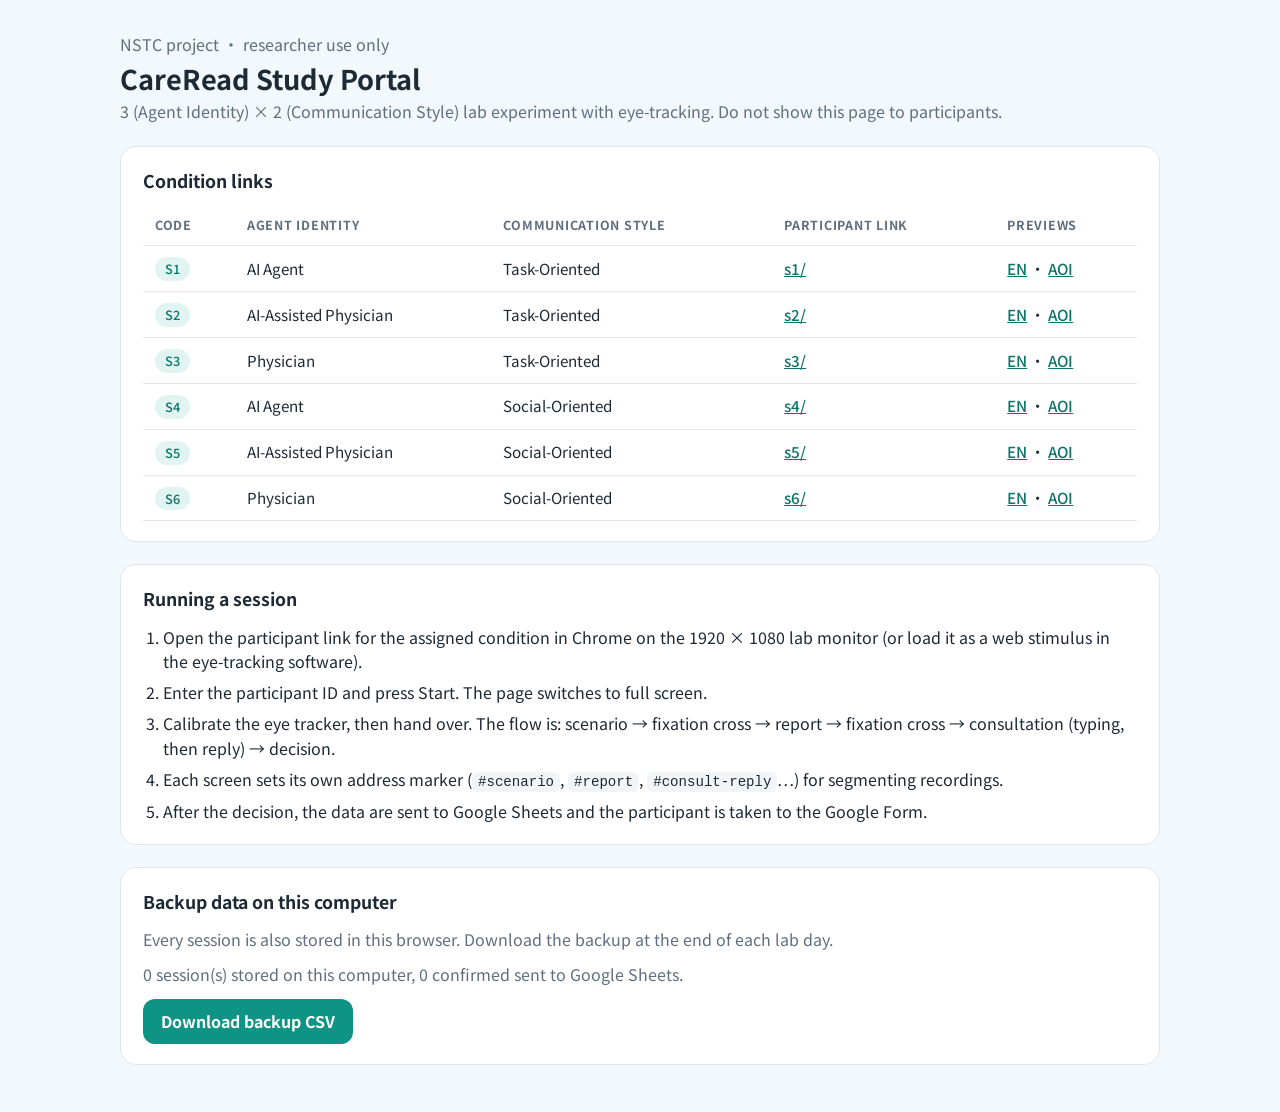
==== index.html @ 4ee14de8 "Add CareRead study website (6 conditions, zh/en) Co-Authored-By: Claude Opus 5.5 <noreply@anthropic." ====
<!doctype html>
<html lang="en">
<head>
<meta charset="utf-8">
<meta name="viewport" content="width=device-width, initial-scale=1">
<meta name="robots" content="noindex">
<title>CareRead Study Portal</title>
<link rel="stylesheet" href="https://fonts.googleapis.com/css2?family=Noto+Sans+TC:wght@400;500;700&display=swap">
<style>
:root{--bg:#f2f8fb;--card:#fff;--ink:#1d2a36;--muted:#5f6f7f;--line:#dde7ee;--brand:#0e9384;--brand-soft:#e2f4f1;--sky:#3b8fd9;color-scheme:light}
*{box-sizing:border-box}
body{margin:0;background:var(--bg);color:var(--ink);font-family:"Noto Sans TC","Segoe UI",system-ui,sans-serif;line-height:1.55;
  padding-left:max(16px,env(safe-area-inset-left,0px));padding-right:max(16px,env(safe-area-inset-right,0px));padding-block:32px 48px}
main{max-width:1040px;margin:0 auto;display:grid;gap:22px}
h1{margin:0;font-size:1.7rem}
h2{margin:0 0 12px;font-size:1.1rem}
p{margin:0}
.muted{color:var(--muted)}
.card{background:var(--card);border:1px solid var(--line);border-radius:16px;padding:20px 22px}
.wrap{overflow-x:auto}
table{width:100%;border-collapse:collapse;font-size:.95rem;min-width:640px}
th,td{text-align:left;padding:10px 12px;border-bottom:1px solid var(--line)}
th{font-size:.78rem;text-transform:uppercase;letter-spacing:.06em;color:var(--muted)}
code{font-family:ui-monospace,Menlo,monospace;font-size:.88rem;background:#f1f5f8;padding:2px 6px;border-radius:6px}
a{color:#0b7569;font-weight:500}
.tag{display:inline-block;font-size:.8rem;padding:2px 10px;border-radius:999px;background:var(--brand-soft);color:#0b7569;font-weight:500}
ol{margin:0;padding-left:20px;display:grid;gap:6px}
button{font:inherit;font-weight:700;border:0;border-radius:12px;padding:10px 18px;background:var(--brand);color:#fff;cursor:pointer}
button:focus-visible,a:focus-visible{outline:3px solid rgba(59,143,217,.5);outline-offset:2px}
#backup-info{margin-top:10px}
</style>
</head>
<body>
<main>
  <header>
    <p class="muted">NSTC project · researcher use only</p>
    <h1>CareRead Study Portal</h1>
    <p class="muted">3 (Agent Identity) × 2 (Communication Style) lab experiment with eye-tracking. Do not show this page to participants.</p>
  </header>

  <section class="card">
    <h2>Condition links</h2>
    <div class="wrap">
    <table>
      <thead><tr><th>Code</th><th>Agent Identity</th><th>Communication Style</th><th>Participant link</th><th>Previews</th></tr></thead>
      <tbody>
        <tr><td><span class="tag">S1</span></td><td>AI Agent</td><td>Task-Oriented</td><td><a href="s1/">s1/</a></td><td><a href="s1/?lang=en">EN</a> · <a href="s1/?aoi=1">AOI</a></td></tr>
        <tr><td><span class="tag">S2</span></td><td>AI-Assisted Physician</td><td>Task-Oriented</td><td><a href="s2/">s2/</a></td><td><a href="s2/?lang=en">EN</a> · <a href="s2/?aoi=1">AOI</a></td></tr>
        <tr><td><span class="tag">S3</span></td><td>Physician</td><td>Task-Oriented</td><td><a href="s3/">s3/</a></td><td><a href="s3/?lang=en">EN</a> · <a href="s3/?aoi=1">AOI</a></td></tr>
        <tr><td><span class="tag">S4</span></td><td>AI Agent</td><td>Social-Oriented</td><td><a href="s4/">s4/</a></td><td><a href="s4/?lang=en">EN</a> · <a href="s4/?aoi=1">AOI</a></td></tr>
        <tr><td><span class="tag">S5</span></td><td>AI-Assisted Physician</td><td>Social-Oriented</td><td><a href="s5/">s5/</a></td><td><a href="s5/?lang=en">EN</a> · <a href="s5/?aoi=1">AOI</a></td></tr>
        <tr><td><span class="tag">S6</span></td><td>Physician</td><td>Social-Oriented</td><td><a href="s6/">s6/</a></td><td><a href="s6/?lang=en">EN</a> · <a href="s6/?aoi=1">AOI</a></td></tr>
      </tbody>
    </table>
    </div>
  </section>

  <section class="card">
    <h2>Running a session</h2>
    <ol>
      <li>Open the participant link for the assigned condition in Chrome on the 1920 × 1080 lab monitor (or load it as a web stimulus in the eye-tracking software).</li>
      <li>Enter the participant ID and press Start. The page switches to full screen.</li>
      <li>Calibrate the eye tracker, then hand over. The flow is: scenario → fixation cross → report → fixation cross → consultation (typing, then reply) → decision.</li>
      <li>Each screen sets its own address marker (<code>#scenario</code>, <code>#report</code>, <code>#consult-reply</code>…) for segmenting recordings.</li>
      <li>After the decision, the data are sent to Google Sheets and the participant is taken to the Google Form.</li>
    </ol>
  </section>

  <section class="card">
    <h2>Backup data on this computer</h2>
    <p class="muted">Every session is also stored in this browser. Download the backup at the end of each lab day.</p>
    <div id="backup-info" class="muted"></div>
    <p style="margin-top:12px"><button id="dl">Download backup CSV</button></p>
  </section>
</main>
<script>
(function(){
  var rows = [];
  try { rows = JSON.parse(localStorage.getItem("careread_records") || "[]"); } catch (e) { rows = []; }
  var sent = rows.filter(function(r){ return r.uploadStatus === "sent"; }).length;
  document.getElementById("backup-info").textContent = rows.length + " session(s) stored on this computer, " + sent + " confirmed sent to Google Sheets.";
  document.getElementById("dl").onclick = function(){
    if (!rows.length) { document.getElementById("backup-info").textContent = "No sessions stored on this computer yet."; return; }
    var keys = Object.keys(rows[0]);
    var esc = function(v){ v = v == null ? "" : String(v); return '"' + v.replace(/"/g, '""') + '"'; };
    var csv = [keys.join(",")].concat(rows.map(function(r){ return keys.map(function(k){ return esc(r[k]); }).join(","); })).join("\n");
    var a = document.createElement("a");
    a.href = URL.createObjectURL(new Blob(["﻿" + csv], {type: "text/csv"}));
    a.download = "careread_backup_" + new Date().toISOString().slice(0,10) + ".csv";
    a.click();
  };
})();
</script>
</body>
</html>
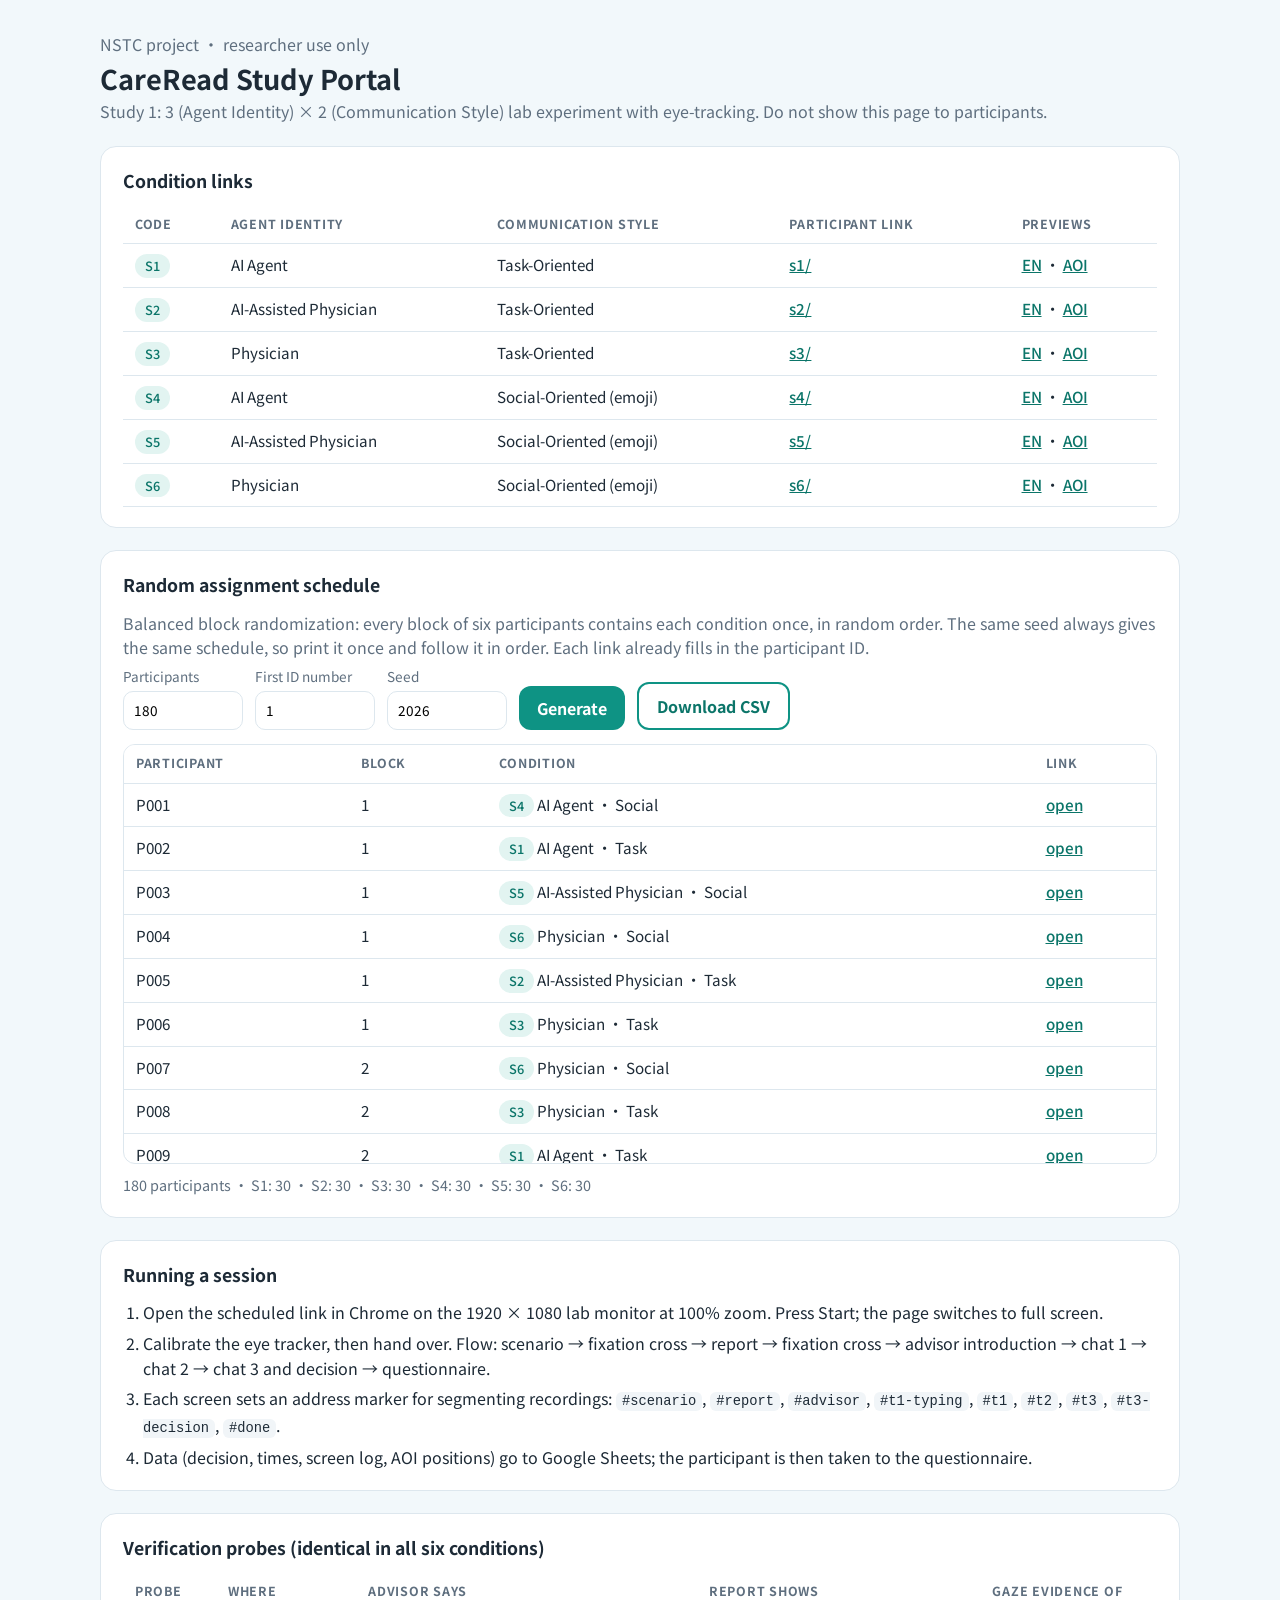
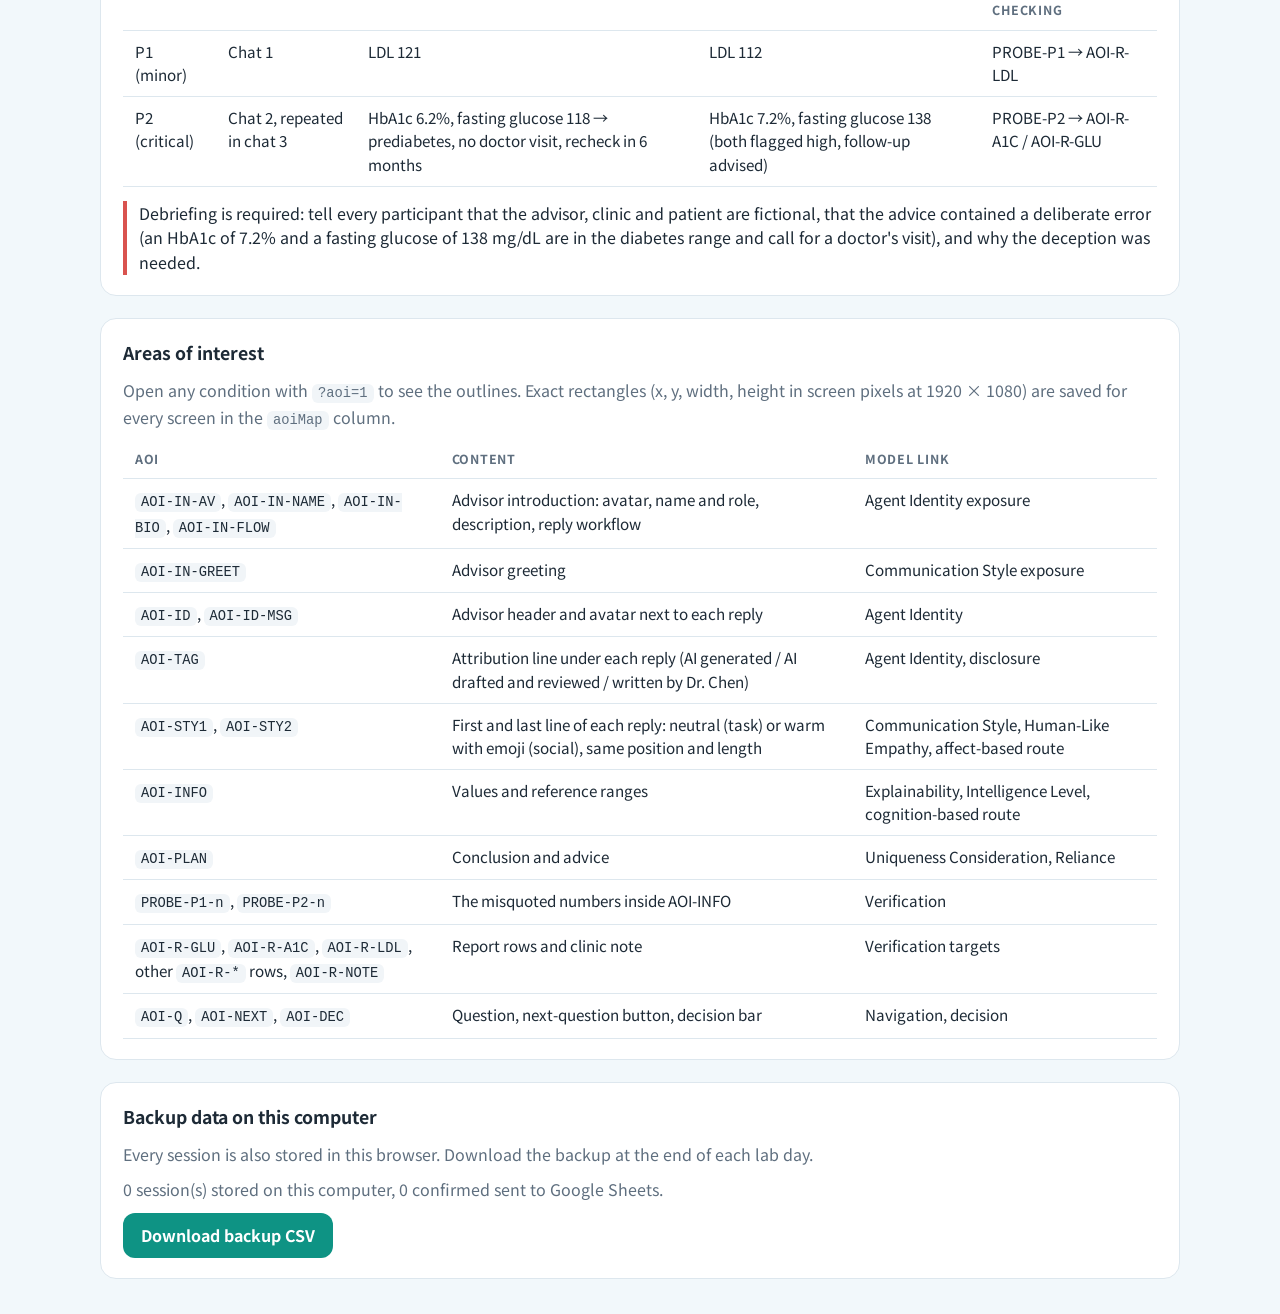
==== commit ac8a26b3: "Eye-tracking redesign: advisor introduction, avatars, 3-turn chat with verification probes, emoji so" ====
--- a/index.html
+++ b/index.html
@@ -7,27 +7,35 @@
 <title>CareRead Study Portal</title>
 <link rel="stylesheet" href="https://fonts.googleapis.com/css2?family=Noto+Sans+TC:wght@400;500;700&display=swap">
 <style>
-:root{--bg:#f2f8fb;--card:#fff;--ink:#1d2a36;--muted:#5f6f7f;--line:#dde7ee;--brand:#0e9384;--brand-soft:#e2f4f1;--sky:#3b8fd9;color-scheme:light}
+:root{--bg:#f2f8fb;--card:#fff;--ink:#1d2a36;--muted:#5f6f7f;--line:#dde7ee;--brand:#0e9384;--brand-soft:#e2f4f1;--sky:#3b8fd9;--flag:#d9534f;color-scheme:light}
 *{box-sizing:border-box}
 body{margin:0;background:var(--bg);color:var(--ink);font-family:"Noto Sans TC","Segoe UI",system-ui,sans-serif;line-height:1.55;
   padding-left:max(16px,env(safe-area-inset-left,0px));padding-right:max(16px,env(safe-area-inset-right,0px));padding-block:32px 48px}
-main{max-width:1040px;margin:0 auto;display:grid;gap:22px}
+main{max-width:1080px;margin:0 auto;display:grid;gap:22px}
 h1{margin:0;font-size:1.7rem}
 h2{margin:0 0 12px;font-size:1.1rem}
 p{margin:0}
 .muted{color:var(--muted)}
-.card{background:var(--card);border:1px solid var(--line);border-radius:16px;padding:20px 22px}
+.card{background:var(--card);border:1px solid var(--line);border-radius:16px;padding:20px 22px;min-width:0}
 .wrap{overflow-x:auto}
-table{width:100%;border-collapse:collapse;font-size:.95rem;min-width:640px}
-th,td{text-align:left;padding:10px 12px;border-bottom:1px solid var(--line)}
+table{width:100%;border-collapse:collapse;font-size:.95rem;min-width:620px}
+th,td{text-align:left;padding:9px 12px;border-bottom:1px solid var(--line);vertical-align:top}
 th{font-size:.78rem;text-transform:uppercase;letter-spacing:.06em;color:var(--muted)}
-code{font-family:ui-monospace,Menlo,monospace;font-size:.88rem;background:#f1f5f8;padding:2px 6px;border-radius:6px}
+code{font-family:ui-monospace,Menlo,monospace;font-size:.86rem;background:#f1f5f8;padding:2px 6px;border-radius:6px}
 a{color:#0b7569;font-weight:500}
 .tag{display:inline-block;font-size:.8rem;padding:2px 10px;border-radius:999px;background:var(--brand-soft);color:#0b7569;font-weight:500}
-ol{margin:0;padding-left:20px;display:grid;gap:6px}
+ol,ul{margin:0;padding-left:20px;display:grid;gap:6px}
 button{font:inherit;font-weight:700;border:0;border-radius:12px;padding:10px 18px;background:var(--brand);color:#fff;cursor:pointer}
-button:focus-visible,a:focus-visible{outline:3px solid rgba(59,143,217,.5);outline-offset:2px}
-#backup-info{margin-top:10px}
+button.ghost{background:#fff;color:#0b7569;border:2px solid var(--brand)}
+button:focus-visible,a:focus-visible,input:focus-visible{outline:3px solid rgba(59,143,217,.5);outline-offset:2px}
+.controls{display:flex;flex-wrap:wrap;gap:12px;align-items:end;margin:6px 0 14px}
+.controls label{display:grid;gap:4px;font-size:.85rem;color:var(--muted)}
+.controls input{font:inherit;padding:8px 10px;border:1px solid var(--line);border-radius:10px;width:120px}
+.warn{border-left:4px solid var(--flag);padding-left:12px}
+.counts{margin-top:10px;font-size:.9rem}
+#sched-wrap{max-height:420px;overflow:auto;border:1px solid var(--line);border-radius:12px;margin-top:6px}
+#sched-wrap table{min-width:520px}
+#sched-wrap th{position:sticky;top:0;background:#fff}
 </style>
 </head>
 <body>
@@ -35,7 +43,7 @@
   <header>
     <p class="muted">NSTC project · researcher use only</p>
     <h1>CareRead Study Portal</h1>
-    <p class="muted">3 (Agent Identity) × 2 (Communication Style) lab experiment with eye-tracking. Do not show this page to participants.</p>
+    <p class="muted">Study 1: 3 (Agent Identity) × 2 (Communication Style) lab experiment with eye-tracking. Do not show this page to participants.</p>
   </header>
 
   <section class="card">
@@ -47,47 +55,127 @@
         <tr><td><span class="tag">S1</span></td><td>AI Agent</td><td>Task-Oriented</td><td><a href="s1/">s1/</a></td><td><a href="s1/?lang=en">EN</a> · <a href="s1/?aoi=1">AOI</a></td></tr>
         <tr><td><span class="tag">S2</span></td><td>AI-Assisted Physician</td><td>Task-Oriented</td><td><a href="s2/">s2/</a></td><td><a href="s2/?lang=en">EN</a> · <a href="s2/?aoi=1">AOI</a></td></tr>
         <tr><td><span class="tag">S3</span></td><td>Physician</td><td>Task-Oriented</td><td><a href="s3/">s3/</a></td><td><a href="s3/?lang=en">EN</a> · <a href="s3/?aoi=1">AOI</a></td></tr>
-        <tr><td><span class="tag">S4</span></td><td>AI Agent</td><td>Social-Oriented</td><td><a href="s4/">s4/</a></td><td><a href="s4/?lang=en">EN</a> · <a href="s4/?aoi=1">AOI</a></td></tr>
-        <tr><td><span class="tag">S5</span></td><td>AI-Assisted Physician</td><td>Social-Oriented</td><td><a href="s5/">s5/</a></td><td><a href="s5/?lang=en">EN</a> · <a href="s5/?aoi=1">AOI</a></td></tr>
-        <tr><td><span class="tag">S6</span></td><td>Physician</td><td>Social-Oriented</td><td><a href="s6/">s6/</a></td><td><a href="s6/?lang=en">EN</a> · <a href="s6/?aoi=1">AOI</a></td></tr>
+        <tr><td><span class="tag">S4</span></td><td>AI Agent</td><td>Social-Oriented (emoji)</td><td><a href="s4/">s4/</a></td><td><a href="s4/?lang=en">EN</a> · <a href="s4/?aoi=1">AOI</a></td></tr>
+        <tr><td><span class="tag">S5</span></td><td>AI-Assisted Physician</td><td>Social-Oriented (emoji)</td><td><a href="s5/">s5/</a></td><td><a href="s5/?lang=en">EN</a> · <a href="s5/?aoi=1">AOI</a></td></tr>
+        <tr><td><span class="tag">S6</span></td><td>Physician</td><td>Social-Oriented (emoji)</td><td><a href="s6/">s6/</a></td><td><a href="s6/?lang=en">EN</a> · <a href="s6/?aoi=1">AOI</a></td></tr>
       </tbody>
     </table>
     </div>
   </section>
 
   <section class="card">
+    <h2>Random assignment schedule</h2>
+    <p class="muted">Balanced block randomization: every block of six participants contains each condition once, in random order. The same seed always gives the same schedule, so print it once and follow it in order. Each link already fills in the participant ID.</p>
+    <div class="controls">
+      <label>Participants<input id="n" type="number" min="6" step="6" value="180"></label>
+      <label>First ID number<input id="first" type="number" min="1" value="1"></label>
+      <label>Seed<input id="seed" type="number" value="2026"></label>
+      <button id="gen">Generate</button>
+      <button id="csv" class="ghost">Download CSV</button>
+    </div>
+    <div id="sched-wrap"><table><thead><tr><th>Participant</th><th>Block</th><th>Condition</th><th>Link</th></tr></thead><tbody id="sched"></tbody></table></div>
+    <p class="counts muted" id="counts"></p>
+  </section>
+
+  <section class="card">
     <h2>Running a session</h2>
     <ol>
-      <li>Open the participant link for the assigned condition in Chrome on the 1920 × 1080 lab monitor (or load it as a web stimulus in the eye-tracking software).</li>
-      <li>Enter the participant ID and press Start. The page switches to full screen.</li>
-      <li>Calibrate the eye tracker, then hand over. The flow is: scenario → fixation cross → report → fixation cross → consultation (typing, then reply) → decision.</li>
-      <li>Each screen sets its own address marker (<code>#scenario</code>, <code>#report</code>, <code>#consult-reply</code>…) for segmenting recordings.</li>
-      <li>After the decision, the data are sent to Google Sheets and the participant is taken to the Google Form.</li>
+      <li>Open the scheduled link in Chrome on the 1920 × 1080 lab monitor at 100% zoom. Press Start; the page switches to full screen.</li>
+      <li>Calibrate the eye tracker, then hand over. Flow: scenario → fixation cross → report → fixation cross → advisor introduction → chat 1 → chat 2 → chat 3 and decision → questionnaire.</li>
+      <li>Each screen sets an address marker for segmenting recordings: <code>#scenario</code>, <code>#report</code>, <code>#advisor</code>, <code>#t1-typing</code>, <code>#t1</code>, <code>#t2</code>, <code>#t3</code>, <code>#t3-decision</code>, <code>#done</code>.</li>
+      <li>Data (decision, times, screen log, AOI positions) go to Google Sheets; the participant is then taken to the questionnaire.</li>
     </ol>
+  </section>
+
+  <section class="card">
+    <h2>Verification probes (identical in all six conditions)</h2>
+    <div class="wrap">
+    <table>
+      <thead><tr><th>Probe</th><th>Where</th><th>Advisor says</th><th>Report shows</th><th>Gaze evidence of checking</th></tr></thead>
+      <tbody>
+        <tr><td>P1 (minor)</td><td>Chat 1</td><td>LDL 121</td><td>LDL 112</td><td>PROBE-P1 → AOI-R-LDL</td></tr>
+        <tr><td>P2 (critical)</td><td>Chat 2, repeated in chat 3</td><td>HbA1c 6.2%, fasting glucose 118 → prediabetes, no doctor visit, recheck in 6 months</td><td>HbA1c 7.2%, fasting glucose 138 (both flagged high, follow-up advised)</td><td>PROBE-P2 → AOI-R-A1C / AOI-R-GLU</td></tr>
+      </tbody>
+    </table>
+    </div>
+    <p class="warn" style="margin-top:14px">Debriefing is required: tell every participant that the advisor, clinic and patient are fictional, that the advice contained a deliberate error (an HbA1c of 7.2% and a fasting glucose of 138 mg/dL are in the diabetes range and call for a doctor's visit), and why the deception was needed.</p>
+  </section>
+
+  <section class="card">
+    <h2>Areas of interest</h2>
+    <p class="muted" style="margin-bottom:10px">Open any condition with <code>?aoi=1</code> to see the outlines. Exact rectangles (x, y, width, height in screen pixels at 1920 × 1080) are saved for every screen in the <code>aoiMap</code> column.</p>
+    <div class="wrap">
+    <table>
+      <thead><tr><th>AOI</th><th>Content</th><th>Model link</th></tr></thead>
+      <tbody>
+        <tr><td><code>AOI-IN-AV</code>, <code>AOI-IN-NAME</code>, <code>AOI-IN-BIO</code>, <code>AOI-IN-FLOW</code></td><td>Advisor introduction: avatar, name and role, description, reply workflow</td><td>Agent Identity exposure</td></tr>
+        <tr><td><code>AOI-IN-GREET</code></td><td>Advisor greeting</td><td>Communication Style exposure</td></tr>
+        <tr><td><code>AOI-ID</code>, <code>AOI-ID-MSG</code></td><td>Advisor header and avatar next to each reply</td><td>Agent Identity</td></tr>
+        <tr><td><code>AOI-TAG</code></td><td>Attribution line under each reply (AI generated / AI drafted and reviewed / written by Dr. Chen)</td><td>Agent Identity, disclosure</td></tr>
+        <tr><td><code>AOI-STY1</code>, <code>AOI-STY2</code></td><td>First and last line of each reply: neutral (task) or warm with emoji (social), same position and length</td><td>Communication Style, Human-Like Empathy, affect-based route</td></tr>
+        <tr><td><code>AOI-INFO</code></td><td>Values and reference ranges</td><td>Explainability, Intelligence Level, cognition-based route</td></tr>
+        <tr><td><code>AOI-PLAN</code></td><td>Conclusion and advice</td><td>Uniqueness Consideration, Reliance</td></tr>
+        <tr><td><code>PROBE-P1-n</code>, <code>PROBE-P2-n</code></td><td>The misquoted numbers inside AOI-INFO</td><td>Verification</td></tr>
+        <tr><td><code>AOI-R-GLU</code>, <code>AOI-R-A1C</code>, <code>AOI-R-LDL</code>, other <code>AOI-R-*</code> rows, <code>AOI-R-NOTE</code></td><td>Report rows and clinic note</td><td>Verification targets</td></tr>
+        <tr><td><code>AOI-Q</code>, <code>AOI-NEXT</code>, <code>AOI-DEC</code></td><td>Question, next-question button, decision bar</td><td>Navigation, decision</td></tr>
+      </tbody>
+    </table>
+    </div>
   </section>
 
   <section class="card">
     <h2>Backup data on this computer</h2>
     <p class="muted">Every session is also stored in this browser. Download the backup at the end of each lab day.</p>
-    <div id="backup-info" class="muted"></div>
+    <div id="backup-info" class="muted" style="margin-top:10px"></div>
     <p style="margin-top:12px"><button id="dl">Download backup CSV</button></p>
   </section>
 </main>
 <script>
 (function(){
+  var CONDS = ["s1","s2","s3","s4","s5","s6"];
+  var NAMES = {s1:"AI Agent · Task",s2:"AI-Assisted Physician · Task",s3:"Physician · Task",s4:"AI Agent · Social",s5:"AI-Assisted Physician · Social",s6:"Physician · Social"};
+  var esc = function(v){ v = v == null ? "" : String(v); return '"' + v.replace(/"/g, '""') + '"'; };
+  function download(name, rows){
+    var keys = Object.keys(rows[0]);
+    var csv = [keys.join(",")].concat(rows.map(function(r){ return keys.map(function(k){ return esc(r[k]); }).join(","); })).join("\n");
+    var a = document.createElement("a");
+    a.href = URL.createObjectURL(new Blob(["﻿" + csv], {type: "text/csv"}));
+    a.download = name; a.click();
+  }
+  /* seeded random numbers (mulberry32) */
+  function rng(seed){ return function(){ seed |= 0; seed = seed + 0x6D2B79F5 | 0; var t = Math.imul(seed ^ seed >>> 15, 1 | seed); t = t + Math.imul(t ^ t >>> 7, 61 | t) ^ t; return ((t ^ t >>> 14) >>> 0) / 4294967296; }; }
+  var schedule = [];
+  function gen(){
+    var n = Math.max(6, Math.ceil((+document.getElementById("n").value || 180) / 6) * 6);
+    var first = +document.getElementById("first").value || 1;
+    var r = rng(+document.getElementById("seed").value || 2026);
+    var base = location.href.replace(/[#?].*$/, "").replace(/index\.html$/, "");
+    schedule = [];
+    for (var b = 0; b < n / 6; b++) {
+      var blk = CONDS.slice();
+      for (var i = blk.length - 1; i > 0; i--) { var j = Math.floor(r() * (i + 1)); var t = blk[i]; blk[i] = blk[j]; blk[j] = t; }
+      blk.forEach(function(c){
+        var id = "P" + String(first + schedule.length).padStart(3, "0");
+        schedule.push({participant: id, block: b + 1, condition: c.toUpperCase(), description: NAMES[c], link: base + c + "/?pid=" + id});
+      });
+    }
+    document.getElementById("sched").innerHTML = schedule.map(function(s){
+      return "<tr><td>" + s.participant + "</td><td>" + s.block + "</td><td><span class='tag'>" + s.condition + "</span> " + s.description +
+        "</td><td><a href='" + s.link + "'>open</a></td></tr>"; }).join("");
+    var c = {}; schedule.forEach(function(s){ c[s.condition] = (c[s.condition] || 0) + 1; });
+    document.getElementById("counts").textContent = schedule.length + " participants · " + Object.keys(c).sort().map(function(k){ return k + ": " + c[k]; }).join(" · ");
+  }
+  document.getElementById("gen").onclick = gen;
+  document.getElementById("csv").onclick = function(){ if (!schedule.length) gen(); download("careread_schedule_seed" + document.getElementById("seed").value + ".csv", schedule); };
+  gen();
+
   var rows = [];
   try { rows = JSON.parse(localStorage.getItem("careread_records") || "[]"); } catch (e) { rows = []; }
   var sent = rows.filter(function(r){ return r.uploadStatus === "sent"; }).length;
   document.getElementById("backup-info").textContent = rows.length + " session(s) stored on this computer, " + sent + " confirmed sent to Google Sheets.";
   document.getElementById("dl").onclick = function(){
     if (!rows.length) { document.getElementById("backup-info").textContent = "No sessions stored on this computer yet."; return; }
-    var keys = Object.keys(rows[0]);
-    var esc = function(v){ v = v == null ? "" : String(v); return '"' + v.replace(/"/g, '""') + '"'; };
-    var csv = [keys.join(",")].concat(rows.map(function(r){ return keys.map(function(k){ return esc(r[k]); }).join(","); })).join("\n");
-    var a = document.createElement("a");
-    a.href = URL.createObjectURL(new Blob(["﻿" + csv], {type: "text/csv"}));
-    a.download = "careread_backup_" + new Date().toISOString().slice(0,10) + ".csv";
-    a.click();
+    download("careread_backup_" + new Date().toISOString().slice(0,10) + ".csv", rows);
   };
 })();
 </script>
